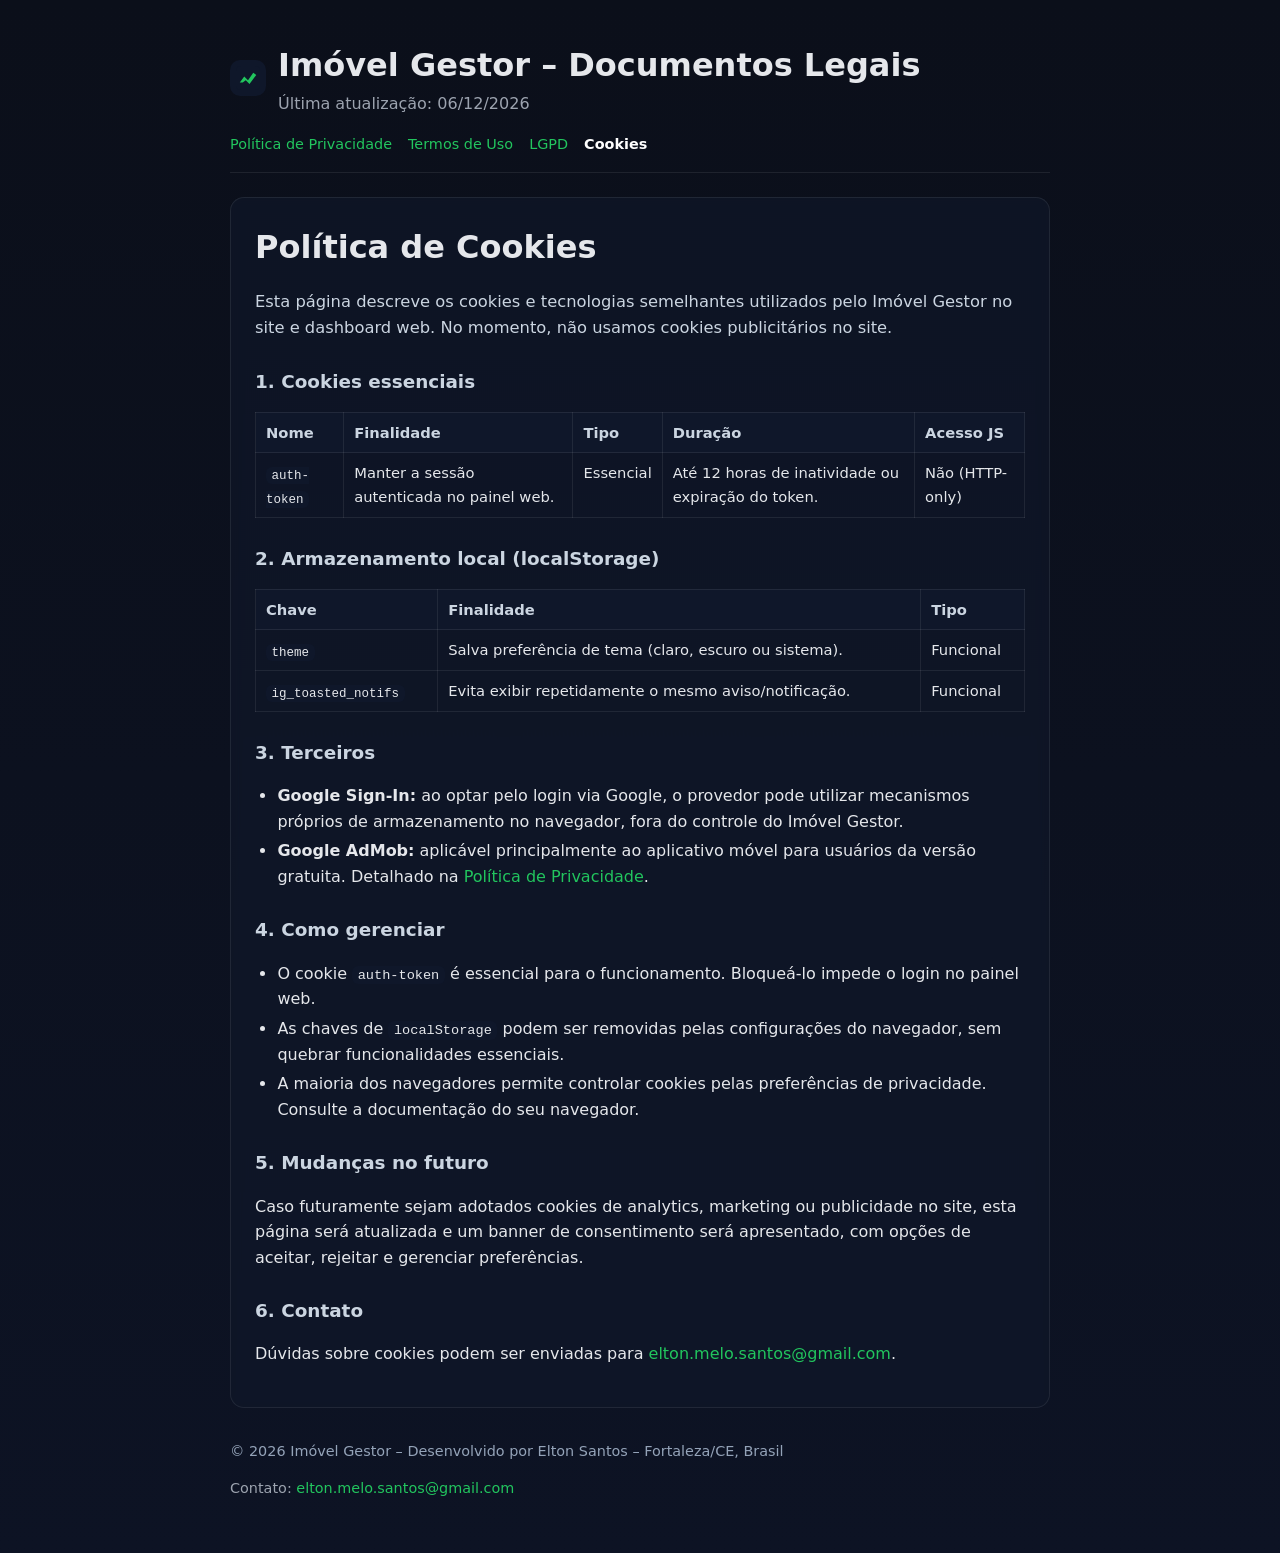
==== cookies.html @ eb0a24c2 "Add severals laws" ====
<!doctype html>
<html lang="pt-br">
<head>
  <meta charset="utf-8">
  <meta name="viewport" content="width=device-width, initial-scale=1">
  <title>Política de Cookies – Imóvel Gestor</title>
  <meta name="description" content="Como o Imóvel Gestor usa cookies e armazenamento local. Detalhes sobre auth-token, theme e ig_toasted_notifs.">
  <meta property="og:title" content="Política de Cookies – Imóvel Gestor">
  <meta property="og:type" content="website">
  <meta name="theme-color" content="#0f172a">
  <link rel="icon" href="data:image/svg+xml,<svg xmlns='http://www.w3.org/2000/svg' viewBox='0 0 256 256'><rect width='256' height='256' rx='48' fill='%230f172a'/><path d='M40 176l48-64 40 40 56-80 32 24-72 96-40-40-32 24z' fill='%2334d399'/></svg>">
  <link rel="stylesheet" href="style.css">
</head>
<body>
  <div class="wrap">
    <header class="site">
      <div class="logo" aria-hidden="true">
        <svg xmlns="http://www.w3.org/2000/svg" viewBox="0 0 256 256" fill="none">
          <rect width="256" height="256" rx="48" fill="#0f172a"/>
          <path d="M40 176l48-64 40 40 56-80 32 24-72 96-40-40-32 24z" fill="#22c55e"/>
        </svg>
      </div>
      <div>
        <h1>Imóvel Gestor – Documentos Legais</h1>
        <div class="muted">Última atualização: <span id="last-update">—</span></div>
      </div>
    </header>

    <nav class="nav">
      <a href="index.html">Política de Privacidade</a>
      <a href="terms.html">Termos de Uso</a>
      <a href="lgpd.html">LGPD</a>
      <a href="cookies.html" class="active">Cookies</a>
    </nav>

    <main class="card" role="main">
      <h1 style="margin-top:0">Política de Cookies</h1>
      <p class="lead">Esta página descreve os cookies e tecnologias semelhantes utilizados pelo Imóvel Gestor no site e dashboard web. No momento, não usamos cookies publicitários no site.</p>

      <h2>1. Cookies essenciais</h2>
      <table>
        <thead>
          <tr>
            <th>Nome</th>
            <th>Finalidade</th>
            <th>Tipo</th>
            <th>Duração</th>
            <th>Acesso JS</th>
          </tr>
        </thead>
        <tbody>
          <tr>
            <td><code>auth-token</code></td>
            <td>Manter a sessão autenticada no painel web.</td>
            <td>Essencial</td>
            <td>Até 12 horas de inatividade ou expiração do token.</td>
            <td>Não (HTTP-only)</td>
          </tr>
        </tbody>
      </table>

      <h2>2. Armazenamento local (localStorage)</h2>
      <table>
        <thead>
          <tr>
            <th>Chave</th>
            <th>Finalidade</th>
            <th>Tipo</th>
          </tr>
        </thead>
        <tbody>
          <tr>
            <td><code>theme</code></td>
            <td>Salva preferência de tema (claro, escuro ou sistema).</td>
            <td>Funcional</td>
          </tr>
          <tr>
            <td><code>ig_toasted_notifs</code></td>
            <td>Evita exibir repetidamente o mesmo aviso/notificação.</td>
            <td>Funcional</td>
          </tr>
        </tbody>
      </table>

      <h2>3. Terceiros</h2>
      <ul>
        <li><strong>Google Sign-In:</strong> ao optar pelo login via Google, o provedor pode utilizar mecanismos próprios de armazenamento no navegador, fora do controle do Imóvel Gestor.</li>
        <li><strong>Google AdMob:</strong> aplicável principalmente ao aplicativo móvel para usuários da versão gratuita. Detalhado na <a href="index.html">Política de Privacidade</a>.</li>
      </ul>

      <h2>4. Como gerenciar</h2>
      <ul>
        <li>O cookie <code>auth-token</code> é essencial para o funcionamento. Bloqueá-lo impede o login no painel web.</li>
        <li>As chaves de <code>localStorage</code> podem ser removidas pelas configurações do navegador, sem quebrar funcionalidades essenciais.</li>
        <li>A maioria dos navegadores permite controlar cookies pelas preferências de privacidade. Consulte a documentação do seu navegador.</li>
      </ul>

      <h2>5. Mudanças no futuro</h2>
      <p>Caso futuramente sejam adotados cookies de analytics, marketing ou publicidade no site, esta página será atualizada e um banner de consentimento será apresentado, com opções de aceitar, rejeitar e gerenciar preferências.</p>

      <h2>6. Contato</h2>
      <p>Dúvidas sobre cookies podem ser enviadas para <a href="mailto:elton.melo.santos@gmail.com">elton.melo.santos@gmail.com</a>.</p>
    </main>

    <footer>
      <p>© <span id="copy-year"></span> Imóvel Gestor – Desenvolvido por Elton Santos – Fortaleza/CE, Brasil</p>
      <p class="muted">Contato: <a href="mailto:elton.melo.santos@gmail.com">elton.melo.santos@gmail.com</a></p>
    </footer>
  </div>
  <script src="legal.js"></script>
</body>
</html>
---- style.css ----
:root {
  --bg: #0b0f1a;
  --panel: #0f172a;
  --text: #e5e7eb;
  --muted: #9ca3af;
  --accent: #22c55e;
  --card: #111827;
  --border: rgba(255, 255, 255, 0.08);
}

* {
  box-sizing: border-box;
}

html,
body {
  margin: 0;
  padding: 0;
  background: linear-gradient(180deg, var(--bg), #0d1324);
  color: var(--text);
  font: 16px/1.6 system-ui, -apple-system, Segoe UI, Roboto, Ubuntu, Cantarell,
    Noto Sans, sans-serif;
}

.wrap {
  max-width: 860px;
  margin: 0 auto;
  padding: 40px 20px;
}

header.site {
  display: flex;
  align-items: center;
  gap: 12px;
  margin-bottom: 16px;
}

.logo {
  width: 36px;
  height: 36px;
  display: grid;
  place-items: center;
  background: #0f172a;
  border-radius: 10px;
}

.logo svg {
  width: 24px;
  height: 24px;
}

h1 {
  font-size: clamp(1.6rem, 3vw, 2rem);
  margin: 0;
}

h2 {
  font-size: 1.15rem;
  margin-top: 1.6rem;
  color: #cbd5e1;
}

h3 {
  font-size: 1rem;
  margin-top: 1.2rem;
  color: #e2e8f0;
}

.card {
  background: rgba(17, 24, 39, 0.7);
  backdrop-filter: saturate(140%) blur(6px);
  border: 1px solid var(--border);
  border-radius: 14px;
  padding: 24px;
}

a {
  color: var(--accent);
  text-decoration: none;
}

a:hover {
  text-decoration: underline;
}

.muted {
  color: var(--muted);
}

.nav {
  display: flex;
  flex-wrap: wrap;
  gap: 8px 16px;
  font-size: 0.9rem;
  margin-bottom: 24px;
  border-bottom: 1px solid var(--border);
  padding-bottom: 16px;
}

.nav a.active {
  color: #fff;
  font-weight: 600;
}

footer {
  margin-top: 32px;
  color: #94a3b8;
  font-size: 0.9rem;
}

code {
  background: #0f172a;
  padding: 0.1rem 0.35rem;
  border-radius: 6px;
  font-size: 0.85em;
}

ul,
ol {
  padding-left: 1.4rem;
}

li {
  margin: 0.25rem 0;
}

table {
  width: 100%;
  border-collapse: collapse;
  margin: 0.8rem 0;
  font-size: 0.92rem;
}

th,
td {
  border: 1px solid var(--border);
  padding: 8px 10px;
  text-align: left;
  vertical-align: top;
}

th {
  background: #0f172a;
  font-weight: 600;
  color: #cbd5e1;
}

p strong {
  color: #f1f5f9;
}

.lead {
  font-size: 1.02rem;
  color: #cbd5e1;
}
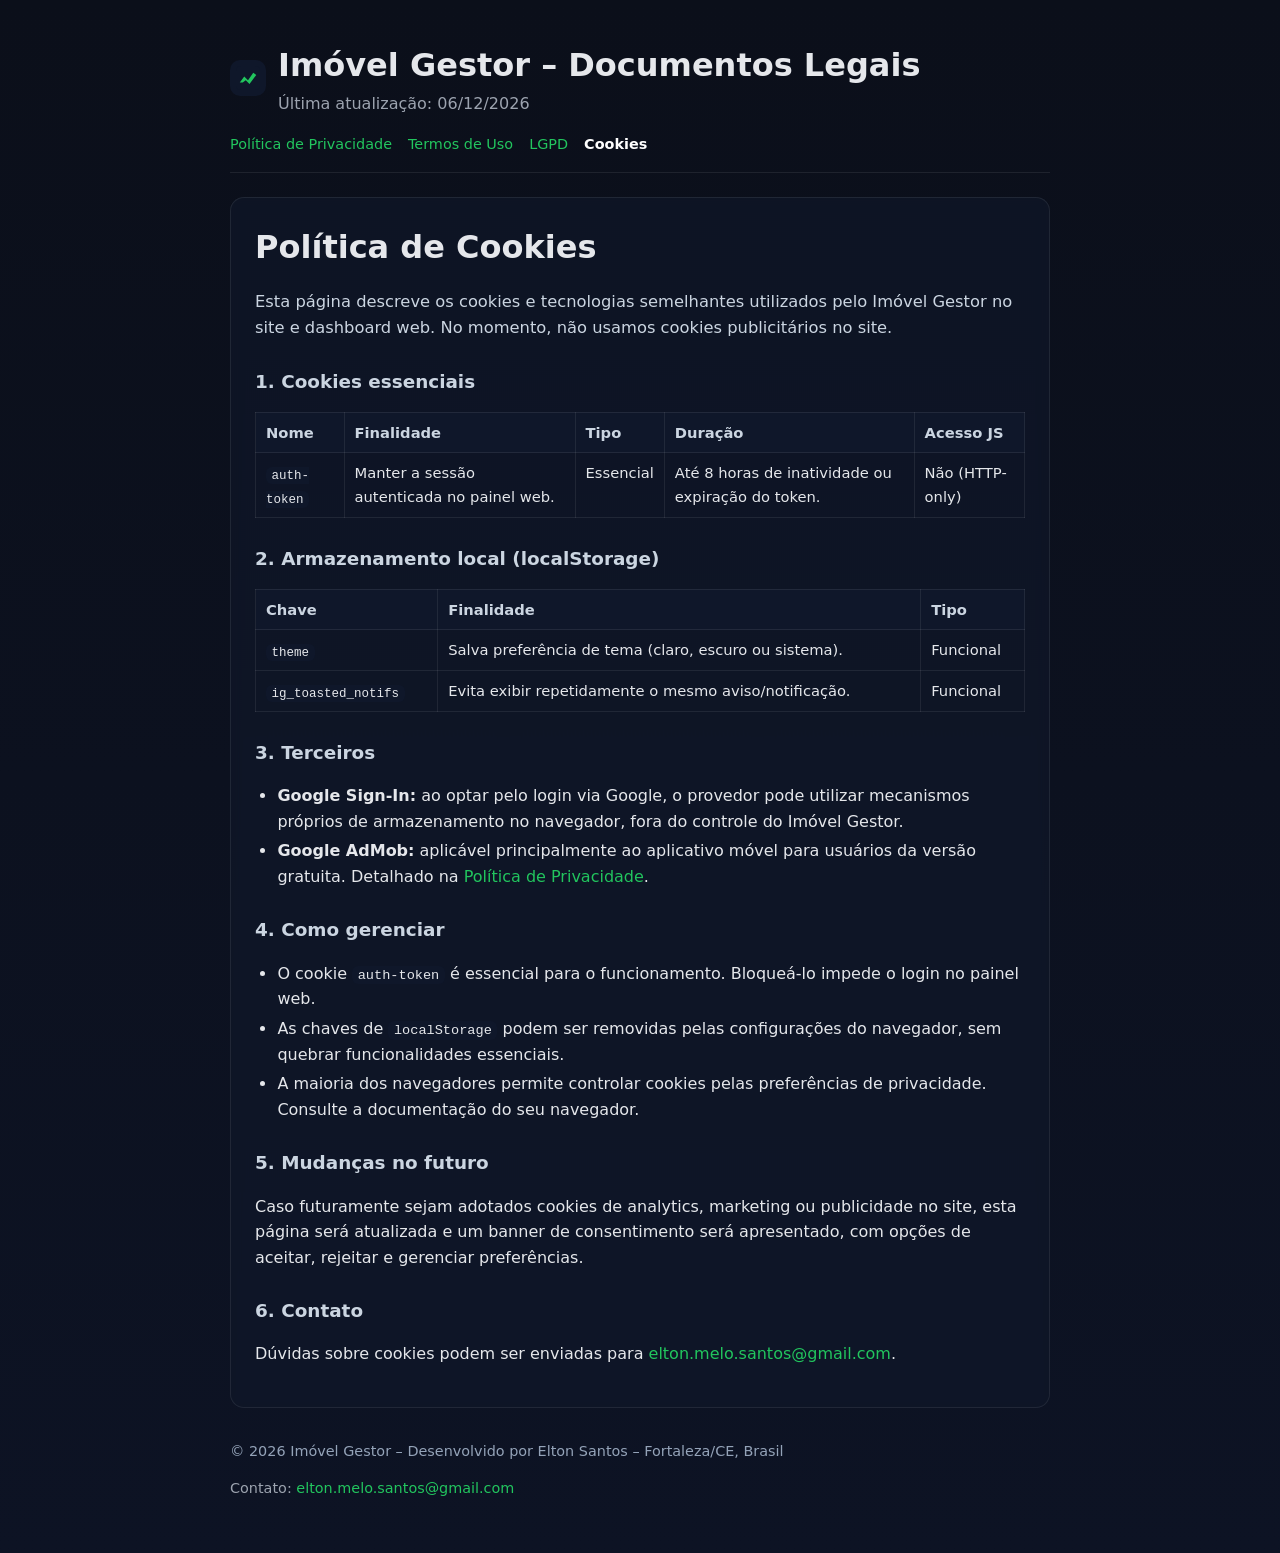
==== commit d637bf5d: "Update session length, plan changes and tax features in the terms" ====
--- a/cookies.html
+++ b/cookies.html
@@ -53,7 +53,7 @@
             <td><code>auth-token</code></td>
             <td>Manter a sessão autenticada no painel web.</td>
             <td>Essencial</td>
-            <td>Até 12 horas de inatividade ou expiração do token.</td>
+            <td>Até 8 horas de inatividade ou expiração do token.</td>
             <td>Não (HTTP-only)</td>
           </tr>
         </tbody>
